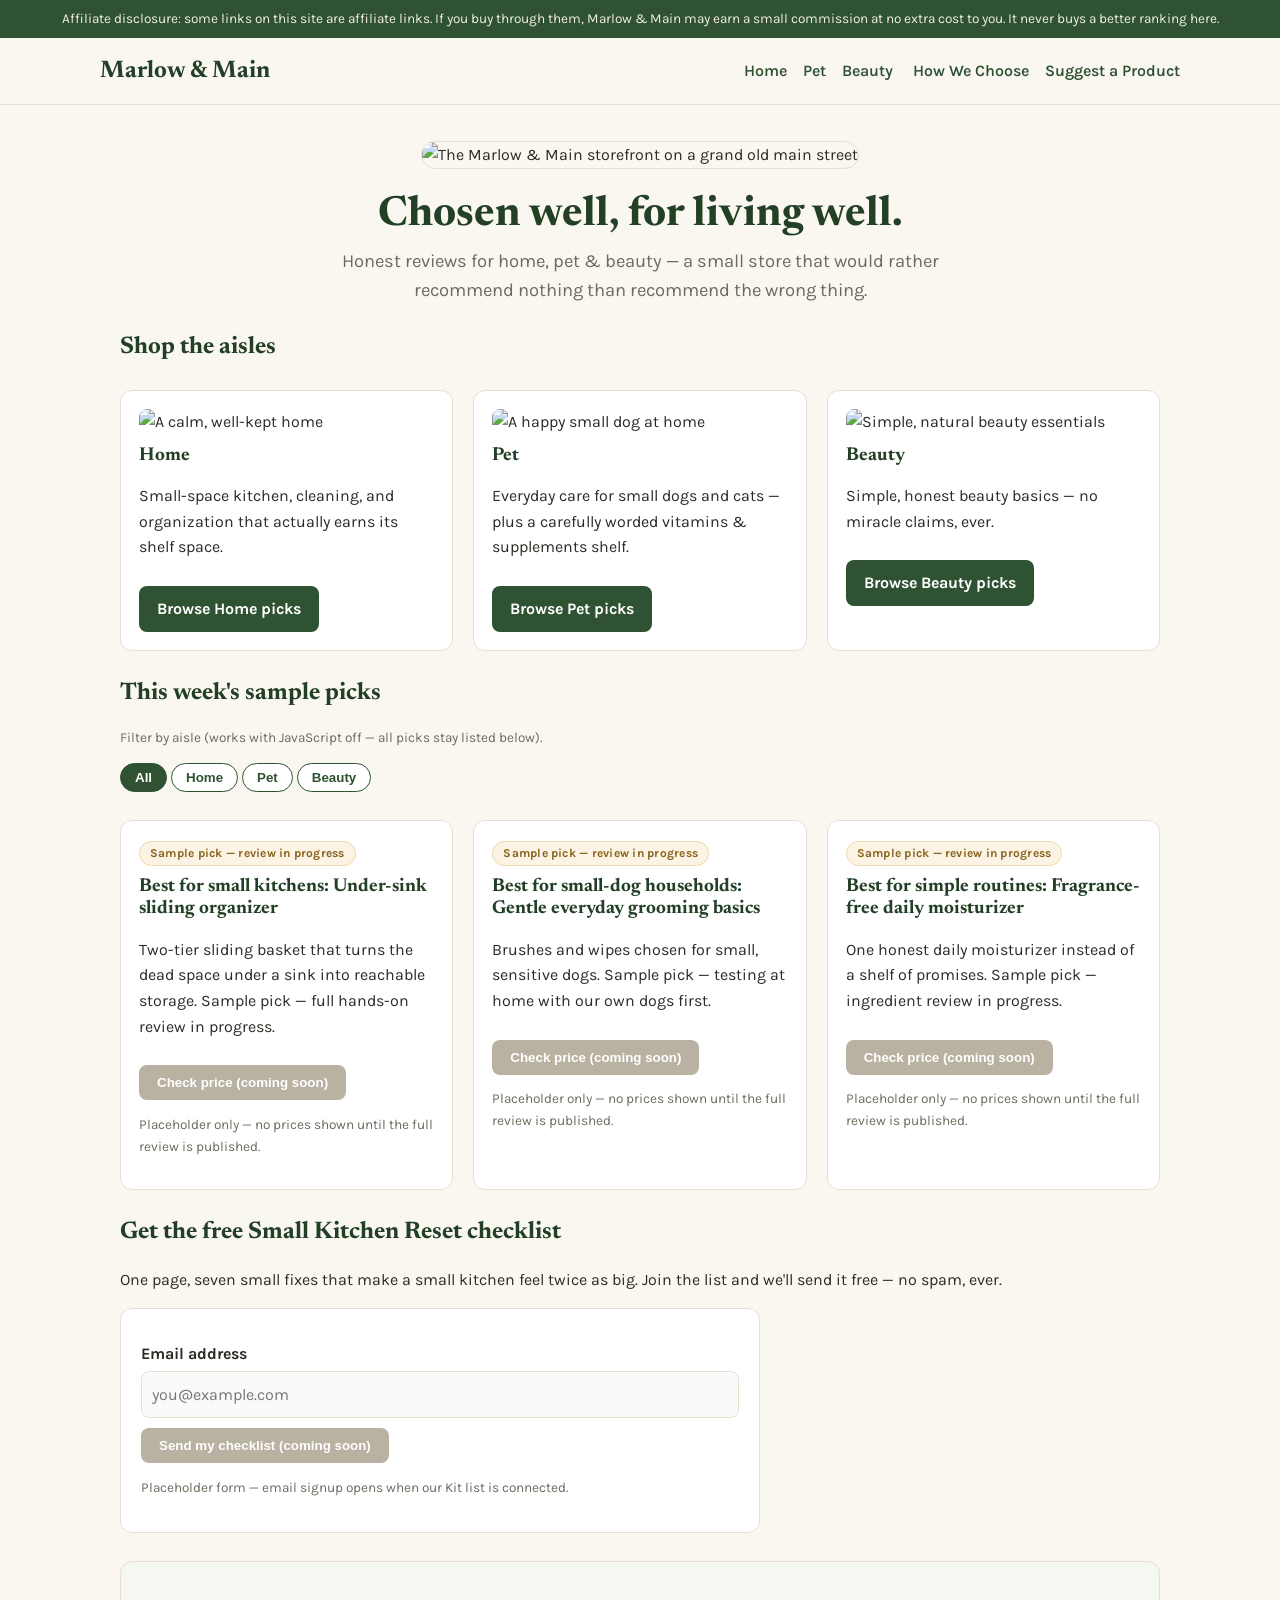
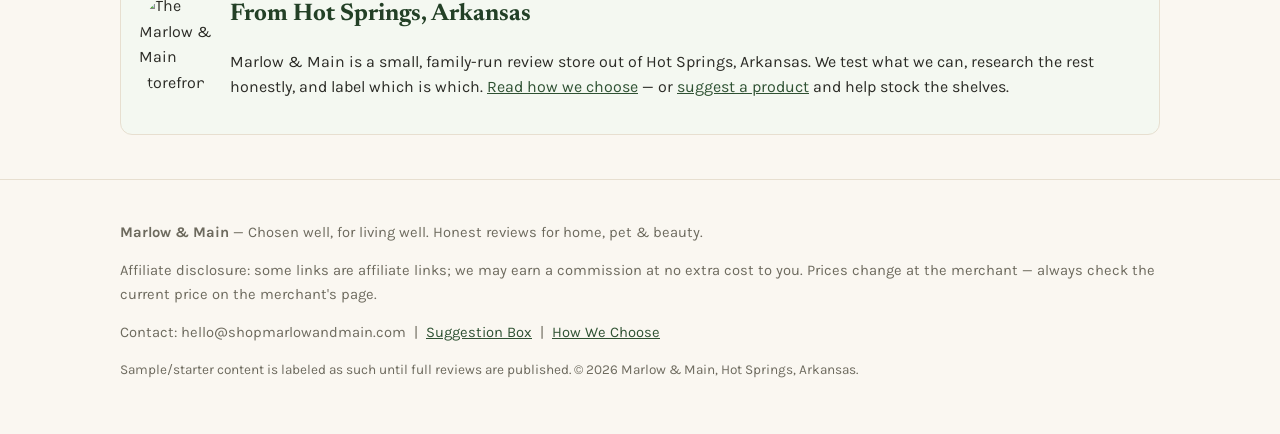
==== index.html @ d0127ab2 "Add Marlow & Main store site" ====
<!DOCTYPE html>
<html lang="en">
<head>
<meta charset="UTF-8">
<meta name="viewport" content="width=device-width, initial-scale=1.0">
<title>Chosen well, for living well | Marlow &amp; Main</title>
<meta name="description" content="Honest reviews for home, pet & beauty from Marlow & Main, Hot Springs, Arkansas.">
<link rel="icon" href="assets/profile.jpg">
<link rel="preconnect" href="https://fonts.googleapis.com">
<link href="https://fonts.googleapis.com/css2?family=Karla:wght@400;700&family=Newsreader:opsz,wght@6..72,500;6..72,700&display=swap" rel="stylesheet">
<link rel="stylesheet" href="styles.css">
</head>
<body>
<div class="disclosure">Affiliate disclosure: some links on this site are affiliate links. If you buy through them, Marlow &amp; Main may earn a small commission at no extra cost to you. It never buys a better ranking here.</div>
<header class="site"><div class="wrap nav">
<a class="brand" href="index.html">Marlow &amp; Main</a>
<nav>
<a href="home-aisle.html">Home</a><a href="pet-aisle.html">Pet</a><a href="beauty-aisle.html">Beauty</a>
<a href="how-we-choose.html">How We Choose</a><a href="suggest.html">Suggest a Product</a>
</nav></div></header>
<main class="wrap">

<section class="hero">
<img src="assets/hero-street.webp" alt="The Marlow &amp; Main storefront on a grand old main street">
<h1>Chosen well, for living well.</h1>
<p class="lede">Honest reviews for home, pet &amp; beauty — a small store that would rather recommend nothing than recommend the wrong thing.</p>
</section>

<section>
<h2>Shop the aisles</h2>
<div class="grid">
<article class="card"><img src="assets/aisle-home.webp" alt="A calm, well-kept home"><h3>Home</h3>
<p>Small-space kitchen, cleaning, and organization that actually earns its shelf space.</p>
<a class="btn secondary" href="home-aisle.html">Browse Home picks</a></article>
<article class="card"><img src="assets/aisle-pet.webp" alt="A happy small dog at home"><h3>Pet</h3>
<p>Everyday care for small dogs and cats — plus a carefully worded vitamins &amp; supplements shelf.</p>
<a class="btn secondary" href="pet-aisle.html">Browse Pet picks</a></article>
<article class="card"><img src="assets/aisle-beauty.webp" alt="Simple, natural beauty essentials"><h3>Beauty</h3>
<p>Simple, honest beauty basics — no miracle claims, ever.</p>
<a class="btn secondary" href="beauty-aisle.html">Browse Beauty picks</a></article>
</div>
</section>

<section>
<h2>This week's sample picks</h2>
<p class="small">Filter by aisle (works with JavaScript off — all picks stay listed below).</p>
<div class="filters" role="group" aria-label="Filter picks by aisle">
<button class="filter-btn" data-filter="all" aria-pressed="true">All</button>
<button class="filter-btn" data-filter="home" aria-pressed="false">Home</button>
<button class="filter-btn" data-filter="pet" aria-pressed="false">Pet</button>
<button class="filter-btn" data-filter="beauty" aria-pressed="false">Beauty</button>
</div>
<div class="grid" id="picks">
<article class="card pick" data-aisle="home">
<span class="tag">Sample pick — review in progress</span>
<h3>Best for small kitchens: Under-sink sliding organizer</h3>
<p>Two-tier sliding basket that turns the dead space under a sink into reachable storage. Sample pick — full hands-on review in progress.</p>
<!-- INTEGRATION POINT (affiliate link): replace this placeholder button with the real merchant affiliate link once the program approves the store. Never use a fake price or a "Buy now" label. -->
<button class="btn disabled" disabled title="Placeholder — affiliate link coming after review">Check price (coming soon)</button>
<p class="small">Placeholder only — no prices shown until the full review is published.</p></article><article class="card pick" data-aisle="pet">
<span class="tag">Sample pick — review in progress</span>
<h3>Best for small-dog households: Gentle everyday grooming basics</h3>
<p>Brushes and wipes chosen for small, sensitive dogs. Sample pick — testing at home with our own dogs first.</p>
<!-- INTEGRATION POINT (affiliate link): replace this placeholder button with the real merchant affiliate link once the program approves the store. Never use a fake price or a "Buy now" label. -->
<button class="btn disabled" disabled title="Placeholder — affiliate link coming after review">Check price (coming soon)</button>
<p class="small">Placeholder only — no prices shown until the full review is published.</p></article><article class="card pick" data-aisle="beauty">
<span class="tag">Sample pick — review in progress</span>
<h3>Best for simple routines: Fragrance-free daily moisturizer</h3>
<p>One honest daily moisturizer instead of a shelf of promises. Sample pick — ingredient review in progress.</p>
<!-- INTEGRATION POINT (affiliate link): replace this placeholder button with the real merchant affiliate link once the program approves the store. Never use a fake price or a "Buy now" label. -->
<button class="btn disabled" disabled title="Placeholder — affiliate link coming after review">Check price (coming soon)</button>
<p class="small">Placeholder only — no prices shown until the full review is published.</p></article>
</div>
</section>

<section>
<h2>Get the free Small Kitchen Reset checklist</h2>
<p>One page, seven small fixes that make a small kitchen feel twice as big. Join the list and we'll send it free — no spam, ever.</p>
<!-- INTEGRATION POINT (Kit email form): this form is a non-functional placeholder. Paste the Kit (ConvertKit) embed/form action here and remove the disabled state once the Kit account and the "Small Kitchen Reset" checklist are live. -->
<form class="sample" action="#" method="post" aria-label="Email signup (placeholder)">
<label for="kit-email">Email address</label>
<input id="kit-email" type="email" name="email" placeholder="you@example.com" disabled>
<button class="btn" type="submit" disabled>Send my checklist (coming soon)</button>
<p class="small">Placeholder form — email signup opens when our Kit list is connected.</p>
</form>
</section>

<section class="founder">
<img src="assets/profile.jpg" alt="The Marlow &amp; Main storefront">
<div><h2>From Hot Springs, Arkansas</h2>
<p>Marlow &amp; Main is a small, family-run review store out of Hot Springs, Arkansas. We test what we can, research the rest honestly, and label which is which. <a href="how-we-choose.html">Read how we choose</a> — or <a href="suggest.html">suggest a product</a> and help stock the shelves.</p></div>
</section>

</main>
<footer class="site"><div class="wrap">
<p><strong>Marlow &amp; Main</strong> — Chosen well, for living well. Honest reviews for home, pet &amp; beauty.</p>
<p>Affiliate disclosure: some links are affiliate links; we may earn a commission at no extra cost to you. Prices change at the merchant — always check the current price on the merchant's page.</p>
<!-- INTEGRATION POINT (footer contact): hello@shopmarlowandmain.com is shown as the contact address, but email forwarding for this domain is NOT yet configured. Configure forwarding (Cloudflare/Porkbun) before presenting this as a working inbox. -->
<p>Contact: hello@shopmarlowandmain.com &nbsp;|&nbsp; <a href="suggest.html">Suggestion Box</a> &nbsp;|&nbsp; <a href="how-we-choose.html">How We Choose</a></p>
<p class="small">Sample/starter content is labeled as such until full reviews are published. &copy; 2026 Marlow &amp; Main, Hot Springs, Arkansas.</p>
</div></footer>
<script src="app.js" defer></script>
</body></html>
---- styles.css ----
/* Marlow & Main — shared stylesheet
   Palette: warm paper #FAF7F1, deep green #2F5233, clay #C08A5A
   Type: Newsreader (headings) / Karla (body), system fallbacks */
:root{
  --paper:#FAF7F1; --green:#2F5233; --green-dark:#234026; --clay:#C08A5A;
  --ink:#2b2b26; --muted:#6d6a5e; --card:#ffffff; --line:#e7dfd0; --warn:#fbf3e4;
}
*{box-sizing:border-box}
body{margin:0;background:var(--paper);color:var(--ink);
  font-family:"Karla","Segoe UI",system-ui,-apple-system,Arial,sans-serif;line-height:1.6}
h1,h2,h3{font-family:"Newsreader",Georgia,"Times New Roman",serif;color:var(--green-dark);line-height:1.2}
a{color:var(--green)} a:hover{color:var(--clay)}
.wrap{max-width:1080px;margin:0 auto;padding:0 20px}
.disclosure{background:var(--green);color:#f3efe4;font-size:.85rem;text-align:center;padding:8px 16px}
header.site{background:var(--paper);border-bottom:1px solid var(--line)}
.nav{display:flex;flex-wrap:wrap;gap:14px;align-items:center;justify-content:space-between;padding:14px 0}
.brand{font-family:"Newsreader",Georgia,serif;font-size:1.5rem;font-weight:700;color:var(--green-dark);text-decoration:none}
.nav nav a{margin-left:16px;text-decoration:none;font-weight:600}
.hero{padding:36px 0 8px;text-align:center}
.hero img{width:100%;max-height:440px;object-fit:cover;border-radius:14px;border:1px solid var(--line)}
.hero h1{font-size:2.6rem;margin:22px 0 6px}
.hero p.lede{font-size:1.15rem;color:var(--muted);max-width:640px;margin:0 auto}
.grid{display:grid;grid-template-columns:repeat(auto-fit,minmax(240px,1fr));gap:20px;margin:28px 0}
.card{background:var(--card);border:1px solid var(--line);border-radius:12px;padding:18px}
.card img{width:100%;height:170px;object-fit:cover;border-radius:8px}
.card h3{margin:10px 0 6px}
.tag{display:inline-block;background:var(--warn);color:#8a6420;border:1px solid #ecd9ae;
  border-radius:999px;padding:2px 10px;font-size:.75rem;font-weight:700;letter-spacing:.02em}
.btn{display:inline-block;margin-top:10px;background:var(--clay);color:#fff;text-decoration:none;
  padding:10px 18px;border-radius:8px;font-weight:700;border:0;cursor:pointer}
.btn.secondary{background:var(--green)}
.btn.disabled,.btn[disabled]{background:#b9b2a2;cursor:not-allowed}
.note{background:var(--warn);border:1px solid #ecd9ae;border-radius:10px;padding:14px 18px;margin:20px 0}
.rules{display:flex;flex-wrap:wrap;gap:8px;margin:10px 0 20px}
.filter-btn{background:#fff;border:1px solid var(--green);color:var(--green);border-radius:999px;
  padding:6px 14px;font-weight:700;cursor:pointer}
.filter-btn[aria-pressed="true"]{background:var(--green);color:#fff}
form.sample{background:var(--card);border:1px solid var(--line);border-radius:12px;padding:20px;max-width:640px}
form.sample label{display:block;font-weight:700;margin:12px 0 4px}
form.sample input,form.sample select,form.sample textarea{width:100%;padding:10px;border:1px solid var(--line);border-radius:8px;font:inherit}
.verdict{border:2px solid var(--green);border-radius:12px;padding:18px;background:#f4f8f1}
.proscons{display:grid;grid-template-columns:1fr 1fr;gap:16px}
footer.site{border-top:1px solid var(--line);margin-top:44px;padding:26px 0 40px;color:var(--muted);font-size:.92rem}
.founder{display:flex;gap:18px;align-items:center;background:#f4f8f1;border:1px solid var(--line);border-radius:12px;padding:18px;margin:28px 0}
.founder img{width:110px;height:110px;object-fit:cover;border-radius:50%}
table.board{width:100%;border-collapse:collapse;background:var(--card)}
table.board th,table.board td{border:1px solid var(--line);padding:10px;text-align:left}
.small{font-size:.85rem;color:var(--muted)}
@media (max-width:640px){.proscons{grid-template-columns:1fr}.hero h1{font-size:2rem}}
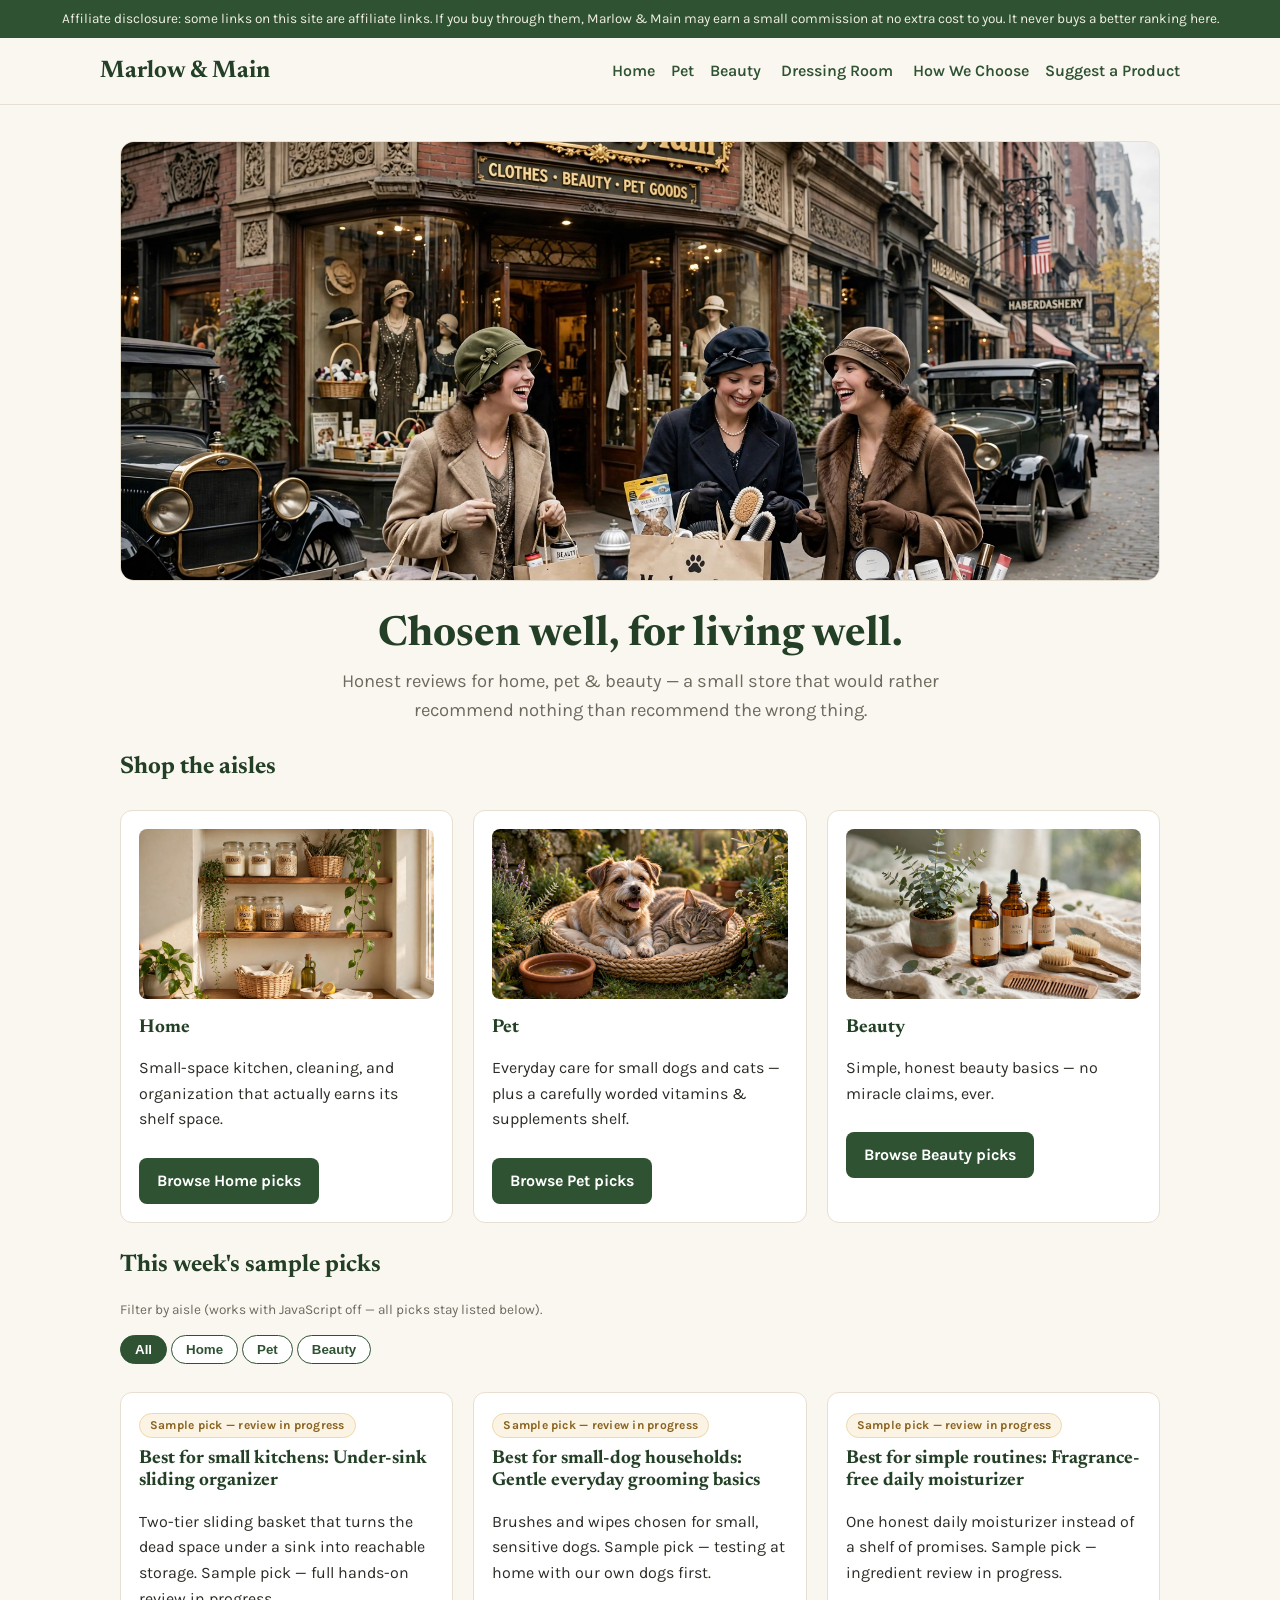
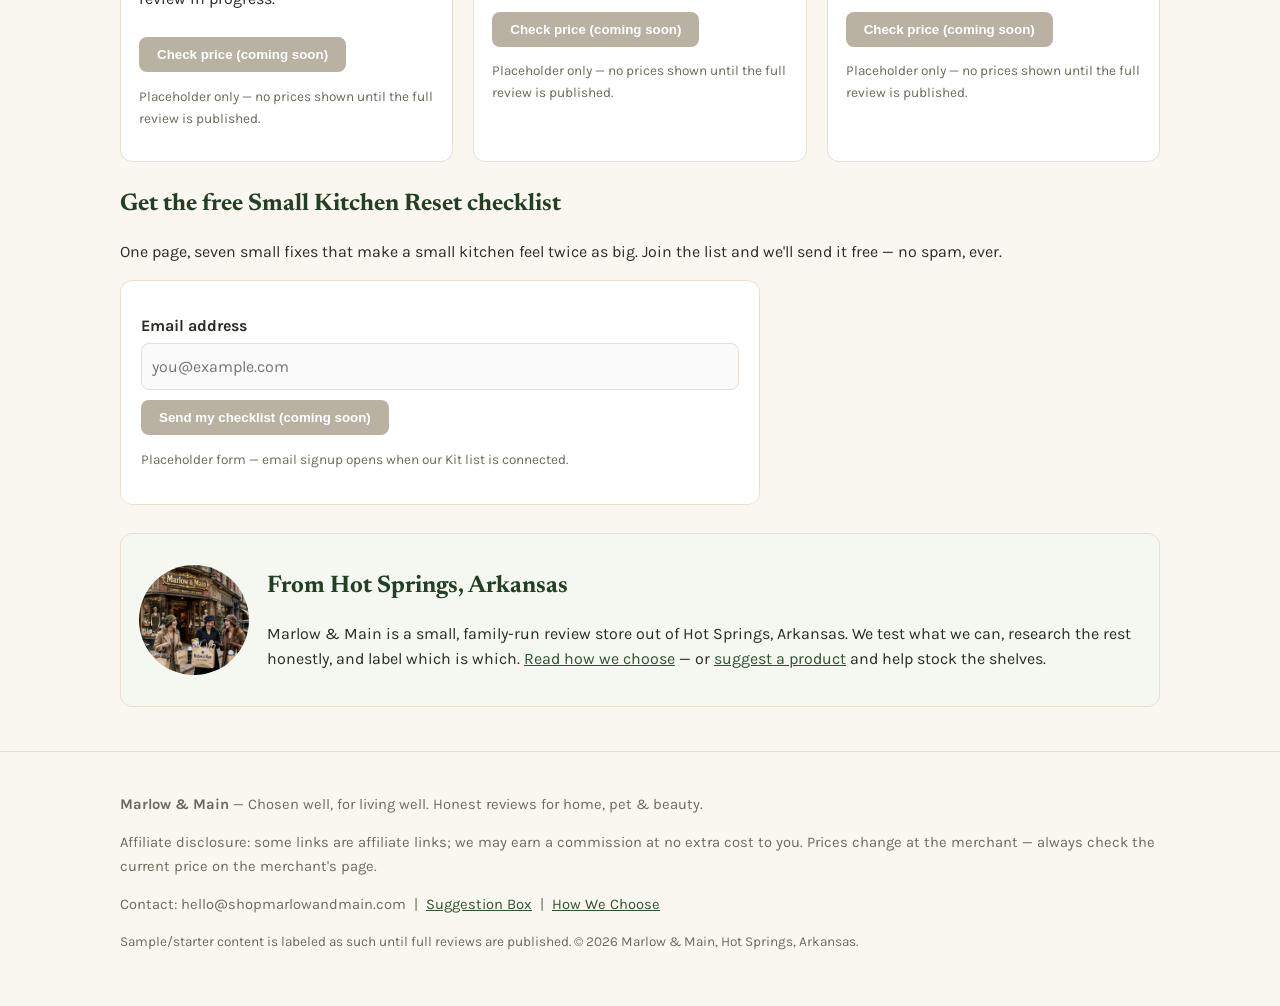
==== commit 1637c9ec: "Add Dressing Room page" ====
--- a/index.html
+++ b/index.html
@@ -16,6 +16,7 @@
 <a class="brand" href="index.html">Marlow &amp; Main</a>
 <nav>
 <a href="home-aisle.html">Home</a><a href="pet-aisle.html">Pet</a><a href="beauty-aisle.html">Beauty</a>
+<a href="dressing-room.html">Dressing Room</a>
 <a href="how-we-choose.html">How We Choose</a><a href="suggest.html">Suggest a Product</a>
 </nav></div></header>
 <main class="wrap">
